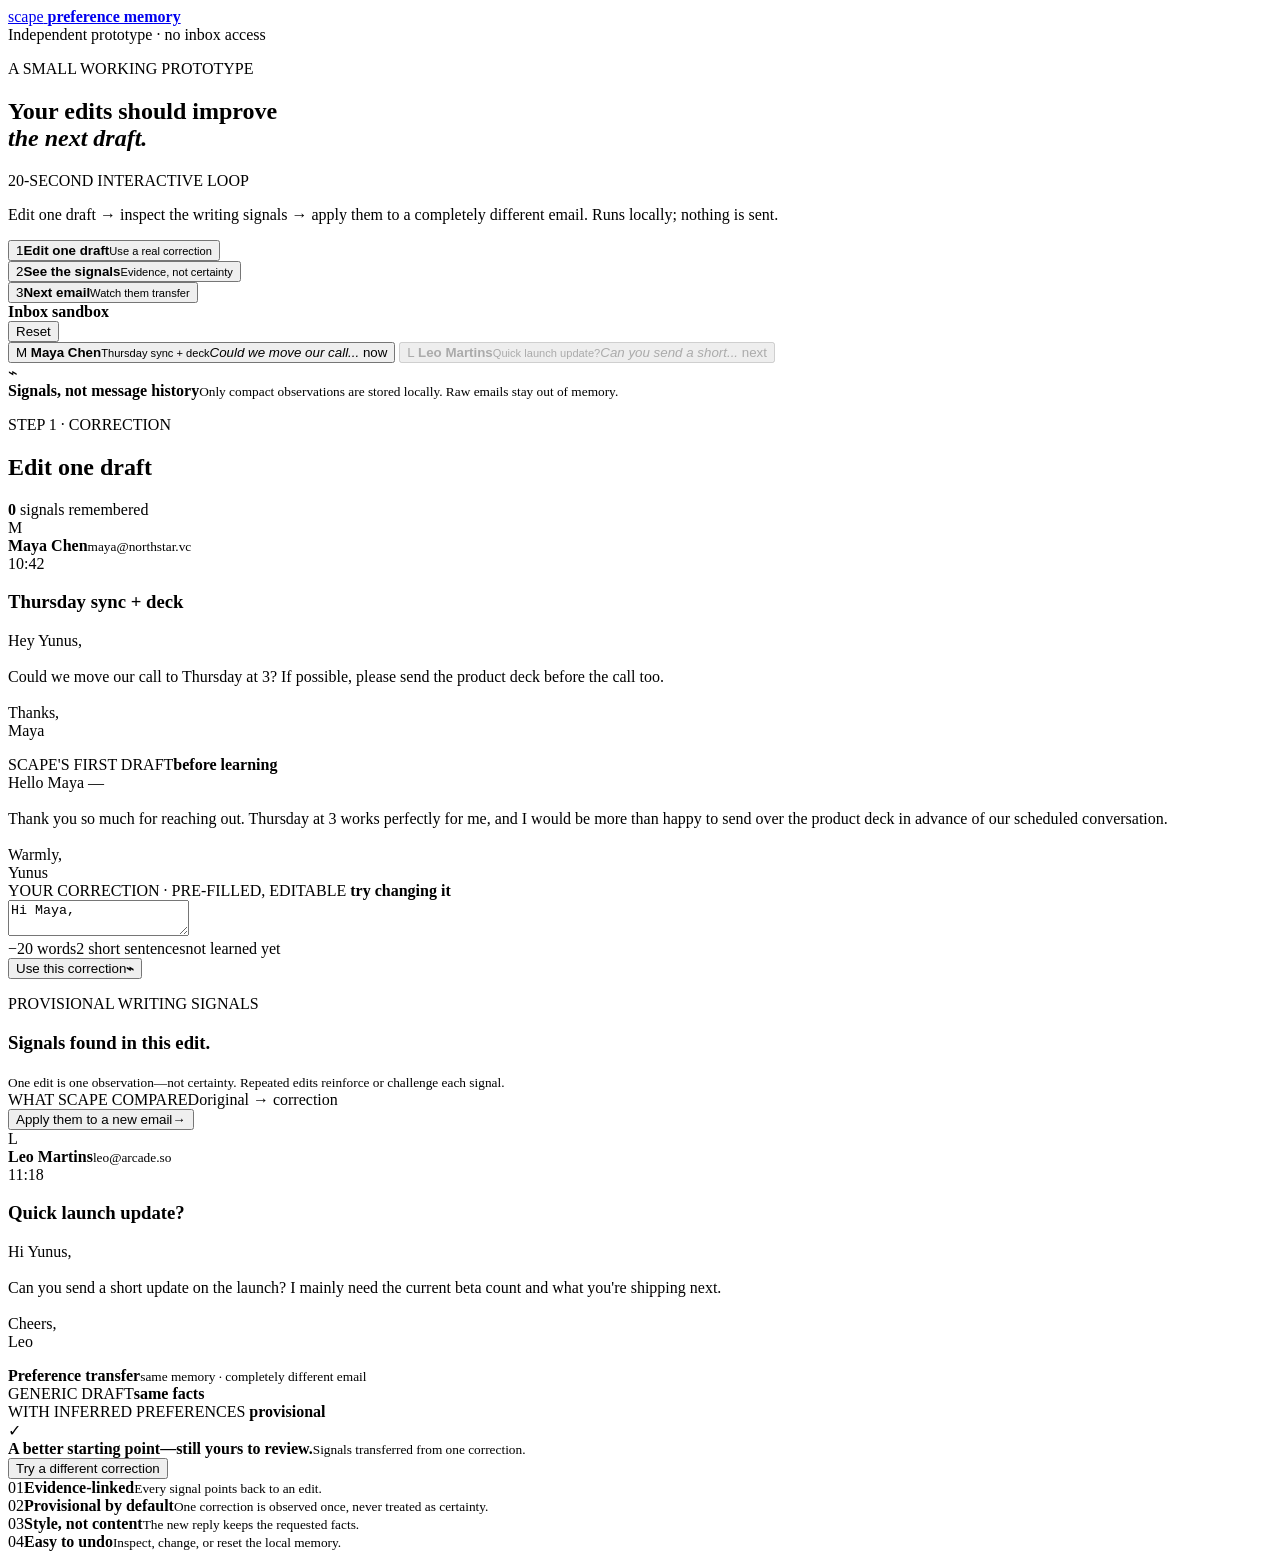
==== scape/index.html @ 7bf0aeb3 "Publish Scape demo page" ====
<!doctype html>
<html lang="en">
<head>
  <meta charset="UTF-8" />
  <meta name="viewport" content="width=device-width, initial-scale=1.0" />
  <meta name="theme-color" content="#0d0f0e" />
  <meta name="description" content="A small working prototype: turn normal email corrections into visible, reusable writing signals." />
  <meta property="og:title" content="Scape Preference Memory — working prototype" />
  <meta property="og:description" content="Edit one draft. See the signals. Watch the next draft start closer." />
  <title>Scape Preference Memory</title>
  <link rel="stylesheet" href="styles.css" />
</head>
<body>
  <div class="noise" aria-hidden="true"></div>
  <header class="topbar">
    <a class="wordmark" href="#" aria-label="Scape Preference Memory home">
      <span class="scape-mark" aria-hidden="true"><i></i><i></i><i></i></span>
      <span>scape</span>
      <b>preference memory</b>
    </a>
    <div class="local-badge"><span></span> Independent prototype · no inbox access</div>
  </header>

  <main>
    <section class="hero">
      <div>
        <p class="eyebrow">A SMALL WORKING PROTOTYPE</p>
        <h1>Your edits should improve<br><em>the next draft.</em></h1>
      </div>
      <div class="hero-note">
        <span>20-SECOND INTERACTIVE LOOP</span>
        <p>Edit one draft → inspect the writing signals → apply them to a completely different email. Runs locally; nothing is sent.</p>
      </div>
    </section>

    <section class="demo-shell" aria-label="Interactive preference learning demo">
      <div class="stage-rail" aria-label="Demo progress">
        <button class="stage active" data-stage="1"><span>1</span><b>Edit one draft</b><small>Use a real correction</small></button>
        <div class="rail-line"><i id="railProgress"></i></div>
        <button class="stage" data-stage="2"><span>2</span><b>See the signals</b><small>Evidence, not certainty</small></button>
        <div class="rail-line"><i></i></div>
        <button class="stage" data-stage="3"><span>3</span><b>Next email</b><small>Watch them transfer</small></button>
      </div>

      <div class="app-frame">
        <aside class="inbox-panel">
          <div class="panel-title">
            <div><span class="status-dot"></span><b>Inbox sandbox</b></div>
            <button id="resetButton">Reset</button>
          </div>
          <div class="inbox-list">
            <button class="mail-item active" data-mail="first">
              <span class="avatar coral">M</span>
              <span><b>Maya Chen</b><small>Thursday sync + deck</small><em>Could we move our call...</em></span>
              <time>now</time>
            </button>
            <button class="mail-item locked" data-mail="second" id="secondMailButton" disabled>
              <span class="avatar violet">L</span>
              <span><b>Leo Martins</b><small>Quick launch update?</small><em>Can you send a short...</em></span>
              <time>next</time>
            </button>
          </div>
          <div class="privacy-note">
            <span>⌁</span>
            <div><b>Signals, not message history</b><small>Only compact observations are stored locally. Raw emails stay out of memory.</small></div>
          </div>
        </aside>

        <section class="work-panel">
          <div class="work-header">
            <div>
              <p id="stageKicker">STEP 1 · CORRECTION</p>
              <h2 id="stageTitle" aria-live="polite">Edit one draft</h2>
            </div>
            <div class="memory-state"><span id="memoryPulse"></span><b id="memoryCount">0</b> <span id="memoryLabel">signals remembered</span></div>
          </div>

          <div class="stage-view" id="correctionView">
            <article class="incoming-card">
              <div class="sender-row"><span class="avatar coral">M</span><div><b>Maya Chen</b><small>maya@northstar.vc</small></div><time>10:42</time></div>
              <h3>Thursday sync + deck</h3>
              <p>Hey Yunus,<br><br>Could we move our call to Thursday at 3? If possible, please send the product deck before the call too.<br><br>Thanks,<br>Maya</p>
            </article>

            <div class="draft-grid">
              <article class="draft-card muted-draft">
                <div class="card-label"><span>SCAPE'S FIRST DRAFT</span><b>before learning</b></div>
                <div class="mail-copy" id="originalDraft">Hello Maya —<br><br>Thank you so much for reaching out. Thursday at 3 works perfectly for me, and I would be more than happy to send over the product deck in advance of our scheduled conversation.<br><br>Warmly,<br>Yunus</div>
              </article>
              <article class="draft-card correction-card">
                <div class="card-label"><span>YOUR CORRECTION · PRE-FILLED, EDITABLE</span><b class="live-label"><i></i> try changing it</b></div>
                <textarea id="correctedDraft" aria-label="Edit Scape's draft">Hi Maya,

Thursday at 3 works. I'll send the deck before the call.

Best,
Yunus</textarea>
                <div class="edit-stats"><span id="wordDelta">−20 words</span><span id="sentenceStat">2 short sentences</span><span id="savedState">not learned yet</span></div>
              </article>
            </div>

            <button class="primary-action" id="learnButton"><span>Use this correction</span><b>⌁</b></button>
          </div>

          <div class="stage-view hidden" id="memoryView">
            <div class="memory-intro">
              <div class="memory-orb"><span></span></div>
              <div><p>PROVISIONAL WRITING SIGNALS</p><h3 id="memoryHeadline">Signals found in this edit.</h3><small>One edit is one observation—not certainty. Repeated edits reinforce or challenge each signal.</small></div>
            </div>
            <div class="preference-grid" id="preferenceGrid"></div>
            <div class="diff-proof">
              <div class="diff-head"><span>WHAT SCAPE COMPARED</span><span>original → correction</span></div>
              <div class="diff-lines" id="diffLines"></div>
            </div>
            <button class="primary-action" id="nextEmailButton"><span>Apply them to a new email</span><b>→</b></button>
          </div>

          <div class="stage-view hidden" id="transferView">
            <article class="incoming-card second-incoming">
              <div class="sender-row"><span class="avatar violet">L</span><div><b>Leo Martins</b><small>leo@arcade.so</small></div><time>11:18</time></div>
              <h3>Quick launch update?</h3>
              <p>Hi Yunus,<br><br>Can you send a short update on the launch? I mainly need the current beta count and what you're shipping next.<br><br>Cheers,<br>Leo</p>
            </article>
            <div class="transfer-label"><span></span><b>Preference transfer</b><small>same memory · completely different email</small></div>
            <div class="comparison-grid">
              <article class="comparison-card baseline">
                <div class="card-label"><span>GENERIC DRAFT</span><b>same facts</b></div>
                <div class="mail-copy" id="baselineDraft"></div>
              </article>
              <article class="comparison-card personalized">
                <div class="card-label"><span>WITH INFERRED PREFERENCES</span><b><i></i> provisional</b></div>
                <div class="mail-copy" id="personalizedDraft"></div>
                <div class="applied-rules" id="appliedRules"></div>
              </article>
            </div>
            <div class="result-bar">
              <div><span class="check">✓</span><div><b>A better starting point—still yours to review.</b><small id="resultSummary">Signals transferred from one correction.</small></div></div>
              <button id="backToEditButton">Try a different correction</button>
            </div>
          </div>
        </section>
      </div>
    </section>

    <section class="proof-row">
      <div><span>01</span><b>Evidence-linked</b><small>Every signal points back to an edit.</small></div>
      <div><span>02</span><b>Provisional by default</b><small>One correction is observed once, never treated as certainty.</small></div>
      <div><span>03</span><b>Style, not content</b><small>The new reply keeps the requested facts.</small></div>
      <div><span>04</span><b>Easy to undo</b><small>Inspect, change, or reset the local memory.</small></div>
    </section>
  </main>

  <div class="toast" id="toast" role="status"></div>
  <script src="app.js"></script>
</body>
</html>
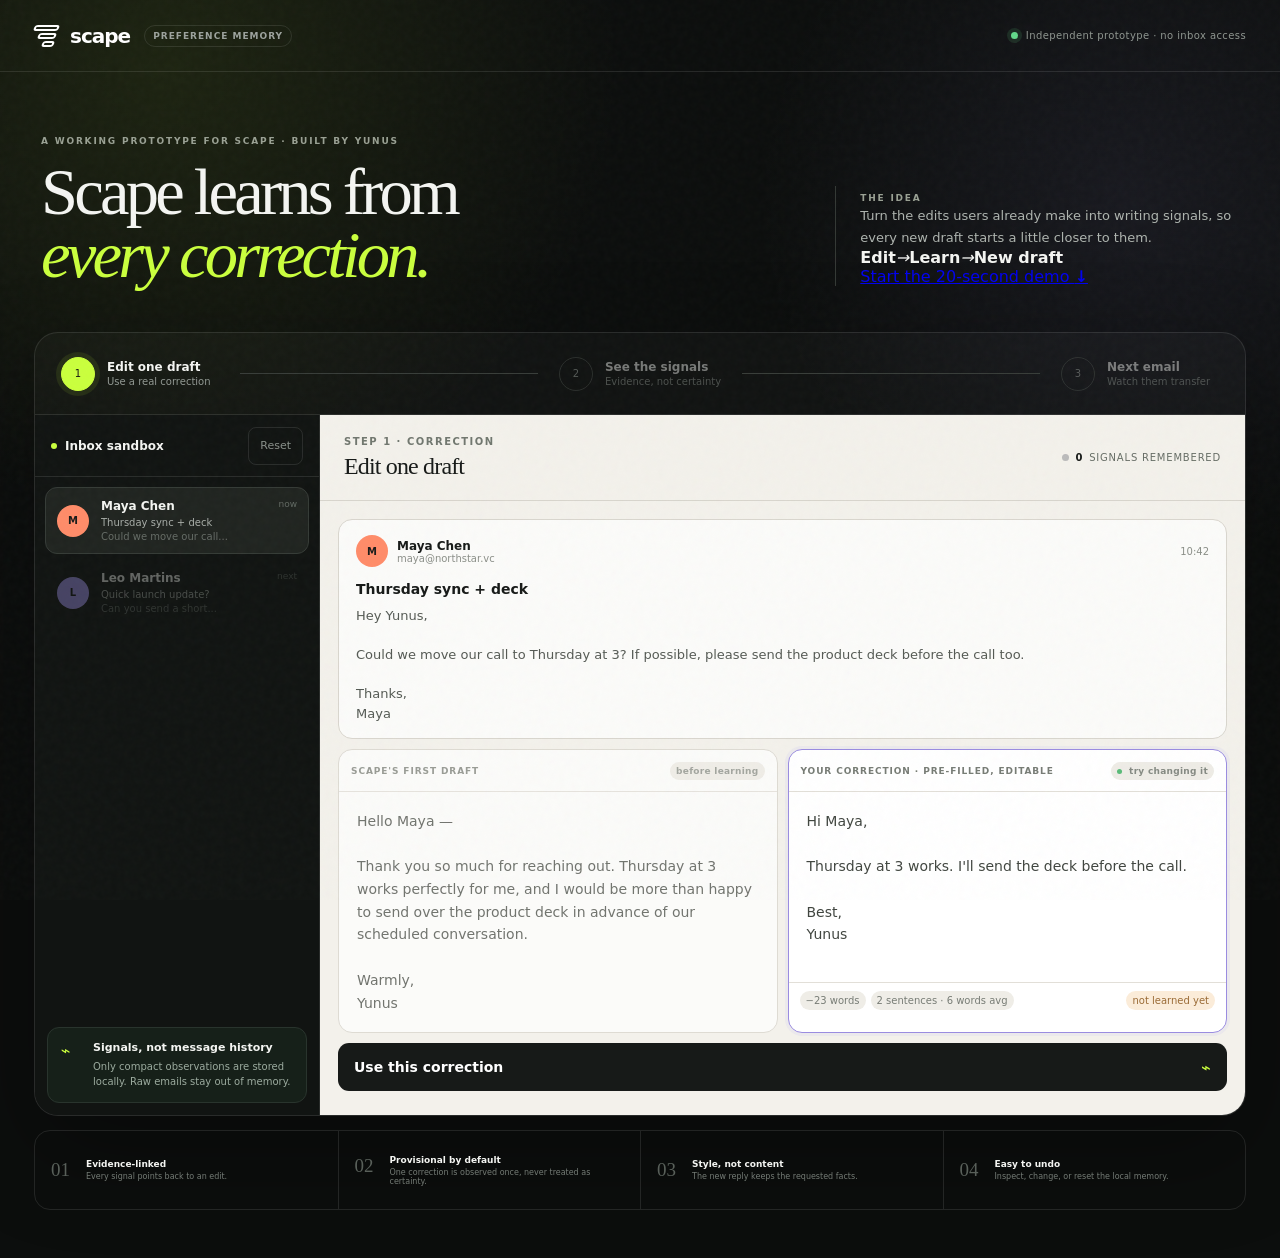
==== commit c2e79dc2: "Clarify Scape demo first impression" ====
--- a/scape/index.html
+++ b/scape/index.html
@@ -4,9 +4,9 @@
   <meta charset="UTF-8" />
   <meta name="viewport" content="width=device-width, initial-scale=1.0" />
   <meta name="theme-color" content="#0d0f0e" />
-  <meta name="description" content="A small working prototype: turn normal email corrections into visible, reusable writing signals." />
-  <meta property="og:title" content="Scape Preference Memory — working prototype" />
-  <meta property="og:description" content="Edit one draft. See the signals. Watch the next draft start closer." />
+  <meta name="description" content="A working prototype for Scape: learn from email corrections so every new draft starts closer to the user." />
+  <meta property="og:title" content="A correction-learning prototype for Scape" />
+  <meta property="og:description" content="Edit one draft. Scape finds the writing signals and applies them to a completely different email." />
   <title>Scape Preference Memory</title>
   <link rel="stylesheet" href="styles.css" />
 </head>
@@ -24,16 +24,18 @@
   <main>
     <section class="hero">
       <div>
-        <p class="eyebrow">A SMALL WORKING PROTOTYPE</p>
-        <h1>Your edits should improve<br><em>the next draft.</em></h1>
+        <p class="eyebrow">A WORKING PROTOTYPE FOR SCAPE · BUILT BY YUNUS</p>
+        <h1>Scape learns from<br><em>every correction.</em></h1>
       </div>
       <div class="hero-note">
-        <span>20-SECOND INTERACTIVE LOOP</span>
-        <p>Edit one draft → inspect the writing signals → apply them to a completely different email. Runs locally; nothing is sent.</p>
+        <span>THE IDEA</span>
+        <p>Turn the edits users already make into writing signals, so every new draft starts a little closer to them.</p>
+        <div class="hero-flow" aria-label="Demo steps"><b>Edit</b><i>→</i><b>Learn</b><i>→</i><b>New draft</b></div>
+        <a class="hero-cta" href="#demo">Start the 20-second demo <b>↓</b></a>
       </div>
     </section>
 
-    <section class="demo-shell" aria-label="Interactive preference learning demo">
+    <section class="demo-shell" id="demo" aria-label="Interactive preference learning demo">
       <div class="stage-rail" aria-label="Demo progress">
         <button class="stage active" data-stage="1"><span>1</span><b>Edit one draft</b><small>Use a real correction</small></button>
         <div class="rail-line"><i id="railProgress"></i></div>
--- a/scape/styles.css
+++ b/scape/styles.css
@@ -0,0 +1,112 @@
+:root {
+  --bg: #0c0e0d;
+  --panel: #151816;
+  --panel-2: #1b1e1c;
+  --paper: #f3f1eb;
+  --ink: #171a18;
+  --muted: #8c928d;
+  --line: rgba(255,255,255,.1);
+  --acid: #caff3d;
+  --mint: #b9f8d1;
+  --violet: #a99bf5;
+  --coral: #ff8c69;
+}
+
+* { box-sizing: border-box; }
+html { scroll-behavior: smooth; }
+body { margin: 0; min-height: 100vh; background: radial-gradient(circle at 13% 5%, rgba(202,255,61,.09), transparent 28%), radial-gradient(circle at 88% 16%, rgba(169,155,245,.08), transparent 24%), var(--bg); color: #f4f5f2; font-family: Inter, ui-sans-serif, system-ui, -apple-system, BlinkMacSystemFont, "Segoe UI", sans-serif; }
+button, textarea { font: inherit; }
+button { color: inherit; }
+.noise { position: fixed; inset: 0; z-index: 20; opacity: .035; pointer-events: none; background-image: url("data:image/svg+xml,%3Csvg viewBox='0 0 180 180' xmlns='http://www.w3.org/2000/svg'%3E%3Cfilter id='n'%3E%3CfeTurbulence type='fractalNoise' baseFrequency='.75' numOctaves='4' stitchTiles='stitch'/%3E%3C/filter%3E%3Crect width='100%25' height='100%25' filter='url(%23n)' opacity='.8'/%3E%3C/svg%3E"); }
+.topbar { height: 72px; max-width: 1450px; margin: auto; padding: 0 34px; display: flex; align-items: center; justify-content: space-between; border-bottom: 1px solid var(--line); }
+.wordmark { display: flex; align-items: center; gap: 10px; color: white; text-decoration: none; font-size: 20px; font-weight: 780; letter-spacing: -.05em; }
+.wordmark b { margin-left: 4px; padding: 5px 8px; border: 1px solid var(--line); border-radius: 999px; color: #9da39e; font-size: 9px; font-weight: 720; letter-spacing: .11em; text-transform: uppercase; }
+.scape-mark { position: relative; width: 26px; height: 24px; display: block; }
+.scape-mark i { position: absolute; left: 0; height: 6px; border: 2px solid white; border-radius: 20px; transform: skewX(-22deg); }
+.scape-mark i:nth-child(1) { width: 25px; top: 1px; }.scape-mark i:nth-child(2) { width: 18px; top: 9px; left: 4px; }.scape-mark i:nth-child(3) { width: 12px; top: 17px; left: 8px; }
+.local-badge { display: flex; align-items: center; gap: 8px; color: #8f9690; font-size: 10px; letter-spacing: .04em; }
+.local-badge span { width: 7px; height: 7px; border-radius: 50%; background: #63d98b; box-shadow: 0 0 0 4px rgba(99,217,139,.12); }
+main { width: min(1450px, 100%); margin: auto; padding: 54px 34px 48px; }
+.hero { display: grid; grid-template-columns: 1.15fr .65fr; align-items: end; gap: 80px; padding: 10px 7px 46px; }
+.eyebrow, .hero-note span { margin: 0 0 15px; color: #9aa194; font-size: 9px; font-weight: 820; letter-spacing: .2em; }
+.hero h1 { margin: 0; font-family: Georgia, "Times New Roman", serif; font-size: clamp(52px, 5.2vw, 80px); font-weight: 400; line-height: .94; letter-spacing: -.057em; }
+.hero h1 em { color: var(--acid); font-weight: 400; }
+.hero-note { max-width: 440px; padding-left: 24px; border-left: 1px solid #333834; }
+.hero-note p { margin: 0; color: #aeb4af; font-size: 13px; line-height: 1.65; }
+.demo-shell { border: 1px solid var(--line); border-radius: 24px; overflow: hidden; background: rgba(255,255,255,.025); box-shadow: 0 35px 100px rgba(0,0,0,.32); }
+.stage-rail { min-height: 82px; padding: 14px 20px; display: grid; grid-template-columns: auto minmax(30px,1fr) auto minmax(30px,1fr) auto; align-items: center; gap: 15px; border-bottom: 1px solid var(--line); }
+.stage { min-width: 170px; display: grid; grid-template-columns: 36px 1fr; column-gap: 10px; border: 0; background: transparent; text-align: left; cursor: pointer; opacity: .45; }
+.stage span { grid-row: 1/3; width: 34px; height: 34px; display: grid; place-items: center; border: 1px solid #4a504b; border-radius: 50%; color: #a7ada7; font-size: 10px; }
+.stage b { align-self: end; font-size: 10px; }.stage small { color: #737a74; font-size: 8px; margin-top: 2px; }
+.stage.active, .stage.complete { opacity: 1; }.stage.active span { border-color: var(--acid); background: var(--acid); color: #151812; box-shadow: 0 0 0 5px rgba(202,255,61,.09); }.stage.complete span { color: var(--acid); border-color: #6e7c52; }
+.rail-line { height: 1px; background: #383d39; overflow: hidden; }.rail-line i { display: block; width: 0; height: 100%; background: var(--acid); transition: width .4s ease; }.stage.complete + .rail-line i { width: 100%; }
+.app-frame { min-height: 700px; display: grid; grid-template-columns: 285px 1fr; }
+.inbox-panel { background: #111412; border-right: 1px solid var(--line); display: flex; flex-direction: column; }
+.panel-title { height: 62px; padding: 0 16px; display: flex; justify-content: space-between; align-items: center; border-bottom: 1px solid var(--line); }
+.panel-title > div { display: flex; align-items: center; gap: 8px; font-size: 10px; }.status-dot { width: 6px; height: 6px; border-radius: 50%; background: var(--acid); }
+.panel-title button, #backToEditButton { border: 1px solid var(--line); background: transparent; border-radius: 8px; padding: 6px 9px; color: #89908a; font-size: 8px; cursor: pointer; }
+.inbox-list { padding: 10px; display: grid; gap: 5px; }
+.mail-item { width: 100%; min-width: 0; padding: 11px; display: grid; grid-template-columns: 34px minmax(0,1fr) auto; gap: 10px; align-items: center; border: 1px solid transparent; border-radius: 12px; background: transparent; text-align: left; cursor: pointer; }
+.mail-item.active { background: #202420; border-color: #353b36; }.mail-item.locked { opacity: .36; cursor: default; }
+.avatar { width: 32px; height: 32px; display: grid; place-items: center; border-radius: 50%; color: #191b19; font-size: 10px; font-weight: 850; }.coral { background: var(--coral); }.violet { background: var(--violet); }
+.mail-item span:nth-child(2) { min-width: 0; }.mail-item b,.mail-item small,.mail-item em { display: block; white-space: nowrap; overflow: hidden; text-overflow: ellipsis; }.mail-item b { font-size: 9px; }.mail-item small { margin-top: 4px; color: #a9afa9; font-size: 8px; }.mail-item em { margin-top: 3px; color: #656c66; font-size: 8px; font-style: normal; }.mail-item time { align-self: start; color: #626963; font-size: 7px; }
+.privacy-note { margin: auto 12px 12px; padding: 13px; display: grid; grid-template-columns: 24px 1fr; gap: 8px; border: 1px solid #29342d; border-radius: 12px; background: #162019; }.privacy-note > span { color: var(--acid); }.privacy-note b,.privacy-note small { display: block; }.privacy-note b { font-size: 8px; }.privacy-note small { margin-top: 5px; color: #7f8d83; font-size: 7px; line-height: 1.5; }
+.work-panel { min-width: 0; background: var(--paper); color: var(--ink); }
+.work-header { min-height: 86px; padding: 18px 24px; display: flex; align-items: center; justify-content: space-between; border-bottom: 1px solid #d8d5cd; }.work-header p { margin: 0 0 6px; color: #81867e; font-size: 8px; font-weight: 820; letter-spacing: .15em; }.work-header h2 { margin: 0; font-family: Georgia, serif; font-size: 24px; font-weight: 400; letter-spacing: -.035em; }
+.memory-state { display: flex; align-items: center; gap: 6px; color: #72776f; font-size: 8px; text-transform: uppercase; letter-spacing: .08em; }.memory-state b { color: var(--ink); }#memoryPulse { width: 7px; height: 7px; border-radius: 50%; background: #bbb; }#memoryPulse.active { background: #45a868; box-shadow: 0 0 0 4px rgba(69,168,104,.13); }
+.stage-view { padding: 18px; animation: enter .38s ease; }.hidden { display: none !important; }@keyframes enter { from { opacity: 0; transform: translateY(6px); } }
+.incoming-card { padding: 15px 17px; border: 1px solid #d9d6ce; border-radius: 14px; background: rgba(255,255,255,.7); }.sender-row { display: grid; grid-template-columns: 32px 1fr auto; gap: 9px; align-items: center; }.sender-row b,.sender-row small { display: block; }.sender-row b { font-size: 9px; }.sender-row small,.sender-row time { color: #8b8f88; font-size: 7px; }.incoming-card h3 { margin: 14px 0 9px; font-size: 11px; }.incoming-card p { margin: 0; color: #555a54; font-size: 9px; line-height: 1.5; }
+.draft-grid,.comparison-grid { margin-top: 10px; display: grid; grid-template-columns: 1fr 1fr; gap: 10px; }.draft-card,.comparison-card { min-width: 0; border: 1px solid #d6d3cb; border-radius: 14px; background: #fff; overflow: hidden; }.muted-draft { opacity: .72; }.correction-card { border-color: #9a8ce0; box-shadow: 0 0 0 3px rgba(169,155,245,.1); }
+.card-label { height: 38px; padding: 0 12px; display: flex; align-items: center; justify-content: space-between; border-bottom: 1px solid #e2dfd8; color: #777c75; font-size: 7px; font-weight: 820; letter-spacing: .1em; }.card-label b { padding: 4px 6px; border-radius: 99px; background: #eeece6; color: #858a83; font-size: 6px; letter-spacing: .03em; }.live-label i,.personalized .card-label b i { display: inline-block; width: 5px; height: 5px; margin-right: 4px; border-radius: 50%; background: #59bb78; }
+.mail-copy, #correctedDraft { min-height: 190px; padding: 18px; white-space: pre-wrap; color: #414640; font-size: 10px; line-height: 1.62; }.mail-copy { overflow-wrap: anywhere; }#correctedDraft { width: 100%; display: block; resize: none; border: 0; outline: 0; background: transparent; }
+.edit-stats { min-height: 35px; padding: 8px 11px; display: flex; flex-wrap: wrap; gap: 5px; border-top: 1px solid #e2dfd8; }.edit-stats span { padding: 4px 6px; border-radius: 99px; background: #efede7; color: #777c75; font-size: 6px; }.edit-stats span:last-child { margin-left: auto; color: #9a6b36; background: #fbecd9; }
+.primary-action { width: 100%; margin-top: 10px; padding: 14px 16px; display: flex; justify-content: space-between; align-items: center; border: 0; border-radius: 11px; background: #171a18; color: white; cursor: pointer; font-size: 10px; font-weight: 750; transition: .18s ease; }.primary-action:hover { transform: translateY(-1px); background: #242824; }.primary-action b { color: var(--acid); font-size: 16px; }
+.memory-intro { padding: 16px 18px; display: grid; grid-template-columns: 58px 1fr; gap: 16px; align-items: center; border: 1px solid #cbdccf; border-radius: 14px; background: #eaf5ed; }.memory-orb { width: 54px; height: 54px; padding: 8px; border: 1px solid #b9d1bf; border-radius: 50%; background: white; }.memory-orb span { display: block; width: 100%; height: 100%; border-radius: 50%; background: conic-gradient(from 20deg,var(--acid),var(--violet),var(--coral),var(--acid)); animation: rotate 7s linear infinite; }@keyframes rotate { to { transform: rotate(360deg); } }.memory-intro p { margin: 0 0 5px; color: #63806a; font-size: 7px; font-weight: 850; letter-spacing: .13em; }.memory-intro h3 { margin: 0; font: 20px Georgia, serif; letter-spacing: -.03em; }.memory-intro small { display: block; margin-top: 6px; color: #738078; font-size: 8px; }
+.preference-grid { margin-top: 10px; display: grid; grid-template-columns: repeat(2,1fr); gap: 8px; }.preference-card { min-width: 0; padding: 12px; display: grid; grid-template-columns: 34px 1fr auto; gap: 10px; align-items: center; border: 1px solid #d8d5ce; border-radius: 12px; background: rgba(255,255,255,.72); animation: cardIn .35s ease both; animation-delay: var(--delay); }@keyframes cardIn { from { opacity: 0; transform: translateY(5px); } }.preference-icon { width: 32px; height: 32px; display: grid; place-items: center; border-radius: 9px; background: #ebe7fb; color: #6759a7; font: 11px Georgia,serif; }.preference-card span,.preference-card b,.preference-card small { display: block; }.preference-card span { color: #8a8f88; font-size: 6px; font-weight: 780; text-transform: uppercase; letter-spacing: .1em; }.preference-card b { margin-top: 3px; font-size: 9px; }.preference-card small { margin-top: 3px; color: #7f847d; font-size: 7px; }.preference-card em { color: #549069; font-size: 7px; font-style: normal; }
+.diff-proof { margin-top: 10px; border: 1px solid #d8d5ce; border-radius: 12px; overflow: hidden; background: white; }.diff-head { padding: 9px 12px; display: flex; justify-content: space-between; border-bottom: 1px solid #e5e2dc; color: #858a83; font-size: 6px; font-weight: 800; letter-spacing: .11em; }.diff-lines { padding: 9px 12px; }.diff-lines p { margin: 3px 0; display: grid; grid-template-columns: 14px 1fr; gap: 5px; font-size: 8px; line-height: 1.45; }.diff-lines p:first-child { color: #9c5f59; }.diff-lines p:last-child { color: #34764d; }.diff-lines del,.diff-lines ins { text-decoration: none; }
+.second-incoming { padding: 12px 15px; }.second-incoming h3 { margin: 10px 0 6px; }.second-incoming p { font-size: 8px; }.transfer-label { margin: 10px 0; display: flex; align-items: center; gap: 7px; color: #515650; font-size: 8px; }.transfer-label span { width: 7px; height: 7px; border-radius: 50%; background: var(--violet); box-shadow: 0 0 0 4px rgba(169,155,245,.13); }.transfer-label small { margin-left: auto; color: #8b8f88; }.comparison-grid { margin-top: 0; }.baseline { opacity: .64; }.personalized { border-color: #6b9c78; box-shadow: 0 0 0 3px rgba(72,151,95,.09); }.personalized .card-label b { color: #39794e; background: #e5f3e9; }.comparison-card .mail-copy { min-height: 170px; }
+.applied-rules { min-height: 52px; padding: 8px 10px; display: flex; flex-wrap: wrap; align-content: center; gap: 5px; border-top: 1px solid #e2dfd8; }.applied-rules span { padding: 4px 6px; border-radius: 99px; background: #e8f3eb; color: #3f7450; font-size: 6px; }
+.result-bar { margin-top: 10px; padding: 11px 12px; display: flex; align-items: center; justify-content: space-between; border: 1px solid #cbdccf; border-radius: 12px; background: #eaf5ed; }.result-bar > div { display: flex; align-items: center; gap: 9px; }.check { width: 25px; height: 25px; display: grid; place-items: center; border-radius: 50%; background: #2f7547; color: white; font-size: 9px; }.result-bar b,.result-bar small { display: block; }.result-bar b { font-size: 8px; }.result-bar small { margin-top: 3px; color: #718078; font-size: 7px; }
+.proof-row { margin-top: 14px; display: grid; grid-template-columns: repeat(4,1fr); border: 1px solid var(--line); border-radius: 16px; overflow: hidden; }.proof-row > div { min-height: 78px; padding: 16px; display: grid; grid-template-columns: 27px 1fr; align-content: center; column-gap: 8px; }.proof-row > div + div { border-left: 1px solid var(--line); }.proof-row span { grid-row: 1/3; color: #59605a; font: 19px Georgia,serif; }.proof-row b { font-size: 9px; }.proof-row small { margin-top: 3px; color: #747b75; font-size: 8px; }
+.toast { position: fixed; z-index: 30; left: 50%; bottom: 25px; padding: 10px 14px; border-radius: 9px; background: var(--acid); color: #151811; font-size: 9px; font-weight: 750; opacity: 0; transform: translate(-50%,15px); pointer-events: none; transition: .2s ease; }.toast.show { opacity: 1; transform: translate(-50%,0); }
+@media (max-width: 950px) { .hero { grid-template-columns: 1fr; gap: 25px; }.hero-note { max-width: 600px; }.app-frame { grid-template-columns: 1fr; }.inbox-panel { display: none; }.stage { min-width: 0; }.stage small { display:none; } }
+@media (max-width: 650px) { .topbar { height: 62px; padding: 0 15px; }.local-badge { display:none; }.wordmark b { display:none; }main { padding: 32px 12px; }.hero { padding: 0 3px 28px; }.hero h1 { font-size: 48px; }.stage-rail { grid-template-columns: repeat(3,1fr); gap: 4px; padding: 10px; }.rail-line { display:none; }.stage { grid-template-columns: 28px 1fr; }.stage span { width: 27px; height: 27px; }.work-header { align-items: flex-start; padding: 15px; }.work-header h2 { font-size: 19px; }.memory-state { max-width: 80px; text-align: right; }.stage-view { padding: 10px; }.draft-grid,.comparison-grid,.preference-grid { grid-template-columns: 1fr; }.mail-copy,#correctedDraft { min-height: 160px; }.result-bar { align-items: flex-start; gap: 9px; }.proof-row { grid-template-columns: 1fr 1fr; }.proof-row > div:nth-child(3) { border-left: 0; }.proof-row > div:nth-child(n+3) { border-top: 1px solid var(--line); } }
+@media (prefers-reduced-motion: reduce) { *,*::before,*::after { scroll-behavior: auto !important; animation-duration: .01ms !important; transition-duration: .01ms !important; } }
+
+/* Founder-demo readability and interaction pass */
+.stage b { font-size: 12px; }
+.stage small { color: #929993; font-size: 10px; }
+.panel-title > div { font-size: 12px; }
+.panel-title button, #backToEditButton { min-height: 38px; padding: 8px 11px; font-size: 11px; }
+.mail-item b { font-size: 12px; }
+.mail-item small, .mail-item em { font-size: 10px; }
+.mail-item time { font-size: 9px; }
+.privacy-note b { font-size: 11px; }
+.privacy-note small { color: #9cab9f; font-size: 10px; }
+.work-header p { color: #71776f; font-size: 10px; }
+.memory-state { color: #666d65; font-size: 10px; }
+.sender-row b { font-size: 12px; }
+.sender-row small, .sender-row time { font-size: 10px; }
+.incoming-card h3 { font-size: 14px; }
+.incoming-card p { font-size: 13px; }
+.card-label { min-height: 42px; height: auto; font-size: 9px; }
+.card-label b { font-size: 9px; }
+.mail-copy, #correctedDraft { font-size: 14px; }
+.edit-stats span, .preference-card span, .preference-card small, .preference-card em, .diff-head { font-size: 10px; }
+.preference-card b { font-size: 13px; }
+.primary-action { min-height: 48px; font-size: 14px; }
+.memory-intro p { font-size: 10px; }
+.memory-intro small, .diff-lines p, .transfer-label, .result-bar b, .result-bar small, .applied-rules span { font-size: 11px; }
+.preference-card em { max-width: 105px; text-align: right; }
+.preference-card em.conflicted { color: #a2672f; }
+.stage:focus-visible, button:focus-visible, a:focus-visible, textarea:focus-visible { outline: 3px solid var(--acid); outline-offset: 3px; }
+button:disabled { cursor: not-allowed; }
+
+@media (max-width: 650px) {
+  .hero h1 { font-size: 42px; }
+  .muted-draft { display: none; }
+  .stage { min-height: 44px; }
+  .stage b { font-size: 10px; }
+  .card-label { padding: 8px 10px; }
+  .proof-row small { font-size: 10px; }
+}
